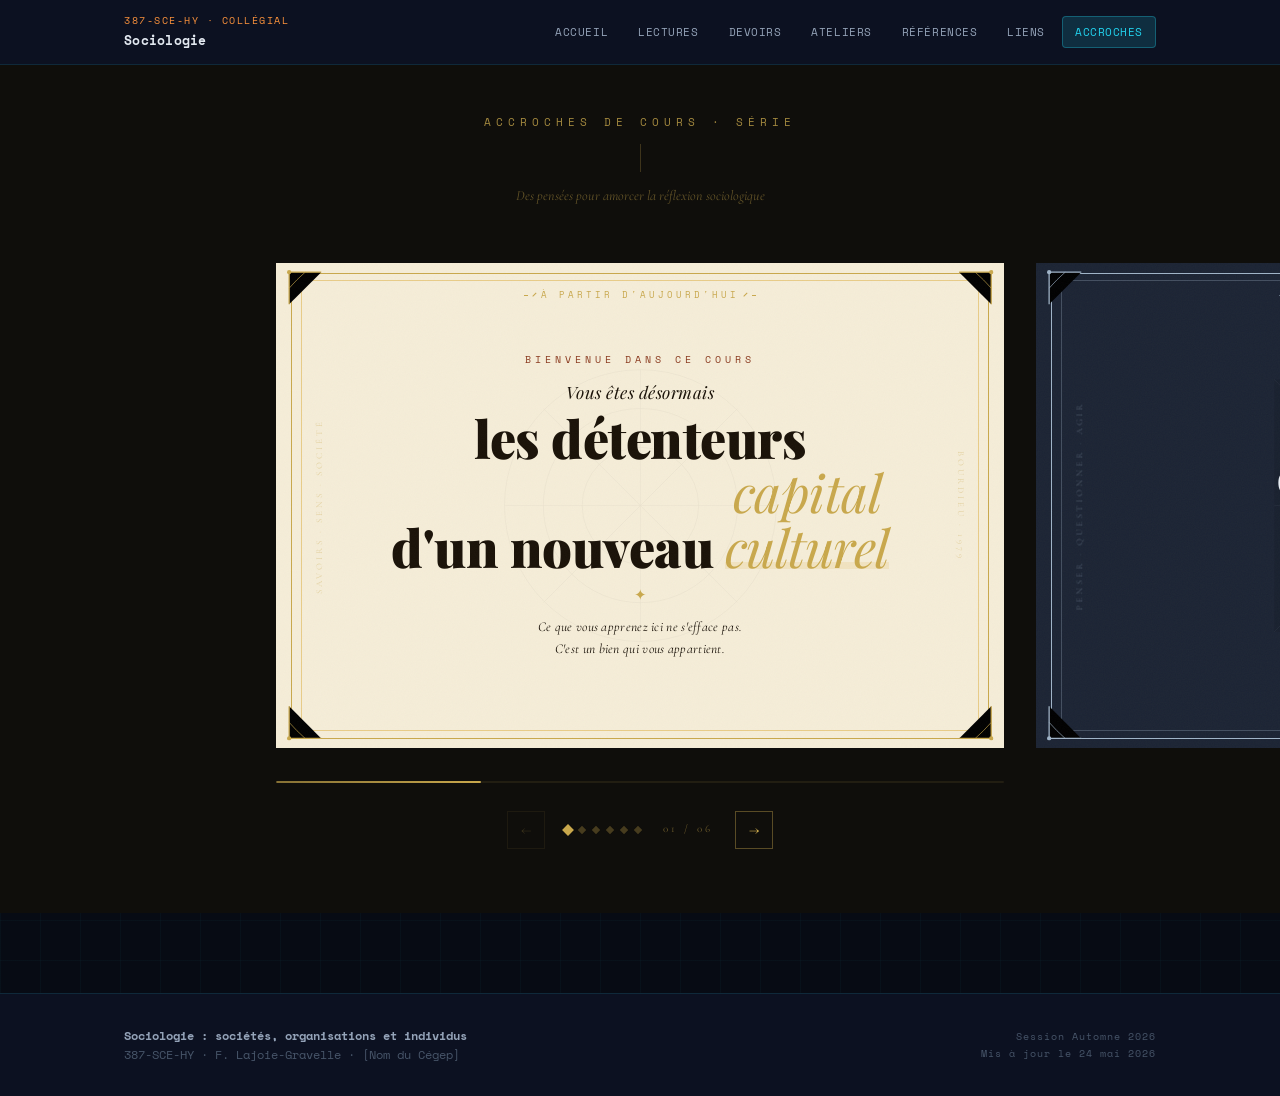
==== accroches.html @ 6bb4f77c "Ajouter les accroches de cours avec carousel auto-rotatif - Nouvelle page accroches.html avec les 6 " ====
<!DOCTYPE html>
<html lang="fr">
<head>
  <meta charset="UTF-8">
  <meta name="viewport" content="width=device-width, initial-scale=1.0">
  <title>Accroches · 387-SCE-HY</title>
  <link rel="preconnect" href="https://fonts.googleapis.com">
  <link rel="preconnect" href="https://fonts.gstatic.com" crossorigin>
  <link href="https://fonts.googleapis.com/css2?family=Space+Mono:ital,wght@0,400;0,700;1,400&family=Inter:wght@400;500;600;700&family=Playfair+Display:ital,wght@0,400;0,700;0,900;1,400;1,700&family=Cormorant+Garamond:ital,wght@0,300;0,400;0,600;1,300;1,400&display=swap" rel="stylesheet">
  <link rel="stylesheet" href="css/style.css">
  <style>
    /* ── CAROUSEL PAGE STYLES ── */
    .accroche-page {
      background: #0f0e0b;
      min-height: calc(100vh - 64px);
      display: flex;
      flex-direction: column;
      align-items: center;
      padding: 48px 20px 64px;
    }

    .accroche-header {
      text-align: center;
      margin-bottom: 40px;
      animation: accFadeIn 0.8s ease both;
    }
    .accroche-header h2 {
      font-family: 'Space Mono', monospace;
      font-size: 11px;
      font-weight: 400;
      letter-spacing: 5px;
      text-transform: uppercase;
      color: #c9a84c;
      opacity: 0.8;
      margin-bottom: 8px;
    }
    .accroche-header p {
      font-family: 'Cormorant Garamond', serif;
      font-size: 14px;
      font-style: italic;
      color: rgba(201,168,76,0.45);
    }
    .accroche-rule { width: 1px; height: 28px; background: #c9a84c; opacity: 0.25; margin: 12px auto; }

    .carousel-wrap {
      position: relative;
      width: 100%;
      max-width: 760px;
    }

    .acc-slides {
      display: flex;
      transition: transform 0.7s cubic-bezier(.77,0,.18,1);
      will-change: transform;
    }

    /* ── CARD ── */
    .acc-card {
      min-width: 100%;
      padding: 16px;
      display: flex;
      align-items: center;
      justify-content: center;
    }

    .acc-frame {
      position: relative;
      width: 100%;
      aspect-ratio: 3 / 2;
      display: flex;
      flex-direction: column;
      align-items: center;
      justify-content: center;
      overflow: hidden;
    }

    /* Grain */
    .acc-frame::before {
      content: '';
      position: absolute;
      inset: 0;
      background-image: url("data:image/svg+xml,%3Csvg viewBox='0 0 200 200' xmlns='http://www.w3.org/2000/svg'%3E%3Cfilter id='n'%3E%3CfeTurbulence type='fractalNoise' baseFrequency='0.75' numOctaves='4' stitchTiles='stitch'/%3E%3C/filter%3E%3Crect width='100%25' height='100%25' filter='url(%23n)' opacity='0.08'/%3E%3C/svg%3E");
      background-size: 180px;
      opacity: 0.4;
      z-index: 10;
      pointer-events: none;
    }

    .bord-out { position:absolute; inset:2%; border:1.5px solid; z-index:5; pointer-events:none; }
    .bord-in  { position:absolute; inset:3.5%; border:0.5px solid; z-index:5; pointer-events:none; }

    .acc-corner { position:absolute; width:5%; height:auto; aspect-ratio:1; z-index:6; }
    .acc-corner svg { width:100%; height:100%; }
    .c-tl { top:1.5%;  left:1.5%; }
    .c-tr { top:1.5%;  right:1.5%; transform:scaleX(-1); }
    .c-bl { bottom:1.5%; left:1.5%; transform:scaleY(-1); }
    .c-br { bottom:1.5%; right:1.5%; transform:scale(-1,-1); }

    .acc-side {
      position:absolute; left:5%; top:50%;
      transform:translateY(-50%) rotate(180deg);
      font-size:clamp(7px,1vw,9px); letter-spacing:3px;
      text-transform:uppercase; writing-mode:vertical-lr;
      opacity:0.4; z-index:7;
      font-family:'Cormorant Garamond',serif;
    }
    .acc-side-r { left:auto; right:5%; transform:translateY(-50%); }

    .acc-rule-top {
      position:absolute; top:5%; left:50%;
      transform:translateX(-50%);
      display:flex; align-items:center; gap:6px; z-index:7;
    }
    .rl { width:clamp(40px,8%,70px); height:0.5px; }
    .rd { width:5px; height:5px; transform:rotate(45deg); }
    .rt {
      font-size:clamp(7px,1vw,9px); letter-spacing:3px;
      text-transform:uppercase; white-space:nowrap;
      font-family:'Space Mono',monospace;
    }

    .bg-geo { position:absolute; inset:0; display:flex; align-items:center; justify-content:center; z-index:1; }
    .bg-geo svg { width:60%; height:60%; }

    .acc-content { position:relative; z-index:8; text-align:center; padding:0 12%; }
    .acc-eyebrow {
      font-size:clamp(8px,1.1vw,10px); letter-spacing:4px;
      text-transform:uppercase; margin-bottom:clamp(10px,2%,20px);
      font-family:'Space Mono',monospace;
    }
    .acc-pre  {
      font-family:'Playfair Display',serif;
      font-size:clamp(13px,2vw,17px);
      font-weight:400; font-style:italic;
      opacity:0.55; letter-spacing:0.5px; margin-bottom:4px;
    }
    .acc-main {
      font-family:'Playfair Display',serif;
      line-height:1.05; letter-spacing:-0.5px;
    }
    .sz-xl { font-size:clamp(28px,6.5vw,52px); font-weight:900; }
    .sz-lg { font-size:clamp(24px,5.5vw,44px); font-weight:900; }
    .sz-md { font-size:clamp(20px,4.5vw,38px); font-weight:900; }
    .italic-a { font-weight:400; font-style:italic; }

    .acc-divider { display:flex; align-items:center; justify-content:center; gap:10px; margin:clamp(8px,1.5%,16px) 0; }
    .dl { flex:1; height:0.5px; }
    .dl.l { background: linear-gradient(to right, transparent, currentColor); }
    .dl.r { background: linear-gradient(to left, transparent, currentColor); }
    .acc-orn { font-size:clamp(10px,1.8vw,15px); }
    .acc-sub {
      font-family:'Cormorant Garamond',serif;
      font-size:clamp(11px,1.6vw,13.5px);
      font-style:italic; opacity:0.5; letter-spacing:0.3px; line-height:1.65;
    }

    .hl { position:relative; display:inline-block; }
    .hl::after {
      content:''; position:absolute; bottom:5px; left:0;
      width:100%; height:clamp(4px,1vw,7px); opacity:0.3; z-index:-1;
    }

    /* ── THEMES ── */
    .t1 .acc-frame { background:#f5edd8; }
    .t1 .bord-out  { border-color:#c9a84c; }
    .t1 .bord-in   { border-color:#e8cc88; }
    .t1 .rl,.t1 .rd{ background:#c9a84c; }
    .t1 .rt,.t1 .acc-side,.t1 .acc-side-r { color:#c9a84c; }
    .t1 .acc-eyebrow { color:#8b3a1e; }
    .t1 .acc-pre,.t1 .acc-main { color:#1a1208; }
    .t1 .italic-a  { color:#c9a84c; }
    .t1 .hl::after { background:#e8cc88; }
    .t1 .dl,.t1 .acc-orn { color:#c9a84c; }
    .t1 .acc-sub   { color:#1a1208; }
    .t1 .bg-geo svg{ opacity:0.06; }
    .t1 .bg-geo path,.t1 .bg-geo circle,.t1 .bg-geo line,.t1 .bg-geo polygon { stroke:#1a1208; fill:none; }

    .t2 .acc-frame { background:#1c2434; }
    .t2 .bord-out  { border-color:#a0b4c8; }
    .t2 .bord-in   { border-color:rgba(160,180,200,0.3); }
    .t2 .rl,.t2 .rd{ background:#a0b4c8; }
    .t2 .rt,.t2 .acc-side,.t2 .acc-side-r { color:#a0b4c8; }
    .t2 .acc-eyebrow { color:#7fb3d3; }
    .t2 .acc-pre,.t2 .acc-main { color:#e8eef4; }
    .t2 .italic-a  { color:#7fb3d3; }
    .t2 .hl::after { background:#7fb3d3; }
    .t2 .dl,.t2 .acc-orn { color:#a0b4c8; }
    .t2 .acc-sub   { color:#e8eef4; }
    .t2 .bg-geo svg{ opacity:0.08; }
    .t2 .bg-geo path,.t2 .bg-geo circle,.t2 .bg-geo line,.t2 .bg-geo polygon { stroke:#e8eef4; fill:none; }

    .t3 .acc-frame { background:#2a0e14; }
    .t3 .bord-out  { border-color:#c8856a; }
    .t3 .bord-in   { border-color:rgba(200,133,106,0.3); }
    .t3 .rl,.t3 .rd{ background:#c8856a; }
    .t3 .rt,.t3 .acc-side,.t3 .acc-side-r { color:#c8856a; }
    .t3 .acc-eyebrow { color:#e8a98a; }
    .t3 .acc-pre,.t3 .acc-main { color:#f5e8df; }
    .t3 .italic-a  { color:#e8856a; }
    .t3 .hl::after { background:#c8856a; }
    .t3 .dl,.t3 .acc-orn { color:#c8856a; }
    .t3 .acc-sub   { color:#f5e8df; }
    .t3 .bg-geo svg{ opacity:0.07; }
    .t3 .bg-geo path,.t3 .bg-geo circle,.t3 .bg-geo line,.t3 .bg-geo polygon { stroke:#f5e8df; fill:none; }

    .t4 .acc-frame { background:#f0f3ec; }
    .t4 .bord-out  { border-color:#4a6741; }
    .t4 .bord-in   { border-color:rgba(74,103,65,0.3); }
    .t4 .rl,.t4 .rd{ background:#4a6741; }
    .t4 .rt,.t4 .acc-side,.t4 .acc-side-r { color:#4a6741; }
    .t4 .acc-eyebrow { color:#3a5432; }
    .t4 .acc-pre,.t4 .acc-main { color:#1c2818; }
    .t4 .italic-a  { color:#4a6741; }
    .t4 .hl::after { background:#a3c49a; }
    .t4 .dl,.t4 .acc-orn { color:#4a6741; }
    .t4 .acc-sub   { color:#1c2818; }
    .t4 .bg-geo svg{ opacity:0.07; }
    .t4 .bg-geo path,.t4 .bg-geo circle,.t4 .bg-geo line,.t4 .bg-geo polygon { stroke:#1c2818; fill:none; }

    .t5 .acc-frame { background:#0d0d0d; }
    .t5 .bord-out  { border-color:#e8e0d0; }
    .t5 .bord-in   { border-color:rgba(232,224,208,0.2); }
    .t5 .rl,.t5 .rd{ background:#e8e0d0; }
    .t5 .rt,.t5 .acc-side,.t5 .acc-side-r { color:#e8e0d0; }
    .t5 .acc-eyebrow { color:#d4c9b0; }
    .t5 .acc-pre,.t5 .acc-main { color:#f4f0e8; }
    .t5 .italic-a  { color:#d4c9b0; }
    .t5 .hl::after { background:rgba(212,201,176,0.3); }
    .t5 .dl,.t5 .acc-orn { color:#e8e0d0; }
    .t5 .acc-sub   { color:#f4f0e8; }
    .t5 .bg-geo svg{ opacity:0.07; }
    .t5 .bg-geo path,.t5 .bg-geo circle,.t5 .bg-geo line,.t5 .bg-geo polygon { stroke:#f4f0e8; fill:none; }

    .t6 .acc-frame { background:#f7f0e6; }
    .t6 .bord-out  { border-color:#b55e2a; }
    .t6 .bord-in   { border-color:rgba(181,94,42,0.3); }
    .t6 .rl,.t6 .rd{ background:#b55e2a; }
    .t6 .rt,.t6 .acc-side,.t6 .acc-side-r { color:#b55e2a; }
    .t6 .acc-eyebrow { color:#8b3a10; }
    .t6 .acc-pre,.t6 .acc-main { color:#2a1a0e; }
    .t6 .italic-a  { color:#b55e2a; }
    .t6 .hl::after { background:#e8b090; }
    .t6 .dl,.t6 .acc-orn { color:#b55e2a; }
    .t6 .acc-sub   { color:#2a1a0e; }
    .t6 .bg-geo svg{ opacity:0.06; }
    .t6 .bg-geo path,.t6 .bg-geo circle,.t6 .bg-geo line,.t6 .bg-geo polygon { stroke:#2a1a0e; fill:none; }

    /* ── NAV ── */
    .acc-nav {
      display:flex; align-items:center; gap:20px; margin-top:28px;
    }
    .acc-btn {
      width:38px; height:38px; border:1px solid rgba(201,168,76,0.4);
      background:transparent; color:#c9a84c; cursor:pointer;
      font-size:16px; display:flex; align-items:center; justify-content:center;
      transition:all 0.2s; font-family:'Cormorant Garamond',serif;
    }
    .acc-btn:hover { background:rgba(201,168,76,0.15); border-color:#c9a84c; }
    .acc-btn:disabled { opacity:0.2; cursor:default; }

    .acc-dots { display:flex; gap:8px; align-items:center; }
    .acc-dot {
      width:6px; height:6px; background:rgba(201,168,76,0.3);
      cursor:pointer; transition:all 0.3s; transform:rotate(45deg);
    }
    .acc-dot.active { background:#c9a84c; transform:rotate(45deg) scale(1.4); }

    .acc-counter {
      font-family:'Cormorant Garamond',serif;
      font-size:11px; letter-spacing:3px;
      color:rgba(201,168,76,0.5); min-width:54px; text-align:center;
    }

    /* Progress bar */
    .acc-progress {
      width: 100%;
      max-width: 760px;
      height: 2px;
      background: rgba(201,168,76,0.1);
      margin-top: 16px;
      border-radius: 1px;
      overflow: hidden;
    }
    .acc-progress-fill {
      height: 100%;
      background: linear-gradient(90deg, rgba(201,168,76,0.6), #c9a84c);
      border-radius: 1px;
      transition: width 0.1s linear;
      width: 0%;
    }

    /* Card entrance */
    .acc-card.entering .acc-content > * {
      animation: accSlideUp 0.65s cubic-bezier(.16,1,.3,1) both;
    }
    .acc-card.entering .acc-eyebrow { animation-delay:0.05s; }
    .acc-card.entering .acc-pre     { animation-delay:0.15s; }
    .acc-card.entering .acc-main    { animation-delay:0.25s; }
    .acc-card.entering .acc-divider { animation-delay:0.35s; }
    .acc-card.entering .acc-sub     { animation-delay:0.42s; }

    @keyframes accSlideUp {
      from { opacity:0; transform:translateY(14px); }
      to   { opacity:1; transform:translateY(0); }
    }
    @keyframes accFadeIn { from{opacity:0} to{opacity:1} }

    @media (max-width: 600px) {
      .acc-side,.acc-side-r { display:none; }
    }
  </style>
</head>
<body>

  <!-- HEADER -->
  <header class="site-header">
    <div class="header-inner">
      <div class="site-brand">
        <span class="code">387-SCE-HY · Collégial</span>
        <span class="name">Sociologie</span>
      </div>
      <nav class="site-nav">
        <a href="index.html">Accueil</a>
        <a href="lectures.html">Lectures</a>
        <a href="devoirs.html">Devoirs</a>
        <a href="ateliers.html">Ateliers</a>
        <a href="references.html">Références</a>
        <a href="liens.html">Liens</a>
        <a href="accroches.html" class="active">Accroches</a>
      </nav>
      <button class="nav-toggle" aria-label="Menu">
        <span></span><span></span><span></span>
      </button>
    </div>
  </header>

  <!-- CAROUSEL PAGE -->
  <div class="accroche-page">

    <div class="accroche-header">
      <h2>Accroches de cours · Série</h2>
      <div class="accroche-rule"></div>
      <p>Des pensées pour amorcer la réflexion sociologique</p>
    </div>

    <div class="carousel-wrap">
      <div class="acc-slides" id="acc-slides">

        <!-- SLIDE 1 -->
        <div class="acc-card t1 entering">
          <div class="acc-frame">
            <div class="bg-geo"><svg viewBox="0 0 300 300"><circle cx="150" cy="150" r="140" stroke-width="0.5"/><circle cx="150" cy="150" r="100" stroke-width="0.5"/><circle cx="150" cy="150" r="60" stroke-width="0.5"/><line x1="10" y1="150" x2="290" y2="150" stroke-width="0.5"/><line x1="150" y1="10" x2="150" y2="290" stroke-width="0.5"/><line x1="50" y1="50" x2="250" y2="250" stroke-width="0.5"/><line x1="250" y1="50" x2="50" y2="250" stroke-width="0.5"/></svg></div>
            <div class="bord-out"></div><div class="bord-in"></div>
            <div class="acc-corner c-tl"><svg viewBox="0 0 34 34"><path d="M2 32 L2 2 L32 2" stroke="#c9a84c" stroke-width="1.2"/><path d="M2 17 Q9 9 17 2" stroke="#c9a84c" stroke-width="0.6"/><circle cx="2" cy="2" r="2" fill="#c9a84c"/></svg></div>
            <div class="acc-corner c-tr"><svg viewBox="0 0 34 34"><path d="M2 32 L2 2 L32 2" stroke="#c9a84c" stroke-width="1.2"/><path d="M2 17 Q9 9 17 2" stroke="#c9a84c" stroke-width="0.6"/><circle cx="2" cy="2" r="2" fill="#c9a84c"/></svg></div>
            <div class="acc-corner c-bl"><svg viewBox="0 0 34 34"><path d="M2 32 L2 2 L32 2" stroke="#c9a84c" stroke-width="1.2"/><path d="M2 17 Q9 9 17 2" stroke="#c9a84c" stroke-width="0.6"/><circle cx="2" cy="2" r="2" fill="#c9a84c"/></svg></div>
            <div class="acc-corner c-br"><svg viewBox="0 0 34 34"><path d="M2 32 L2 2 L32 2" stroke="#c9a84c" stroke-width="1.2"/><path d="M2 17 Q9 9 17 2" stroke="#c9a84c" stroke-width="0.6"/><circle cx="2" cy="2" r="2" fill="#c9a84c"/></svg></div>
            <div class="acc-rule-top"><div class="rl" style="background:#c9a84c"></div><div class="rd" style="background:#c9a84c"></div><span class="rt" style="color:#c9a84c">À partir d'aujourd'hui</span><div class="rd" style="background:#c9a84c"></div><div class="rl" style="background:#c9a84c"></div></div>
            <div class="acc-side" style="color:#c9a84c">Savoirs · Sens · Société</div>
            <div class="acc-side acc-side-r" style="color:#c9a84c">Bourdieu · 1979</div>
            <div class="acc-content">
              <p class="acc-eyebrow">Bienvenue dans ce cours</p>
              <p class="acc-pre">Vous êtes désormais</p>
              <h2 class="acc-main sz-xl">les détenteurs<br>d'un nouveau <span class="italic-a hl">capital<br>culturel</span></h2>
              <div class="acc-divider"><div class="dl l"></div><span class="acc-orn">✦</span><div class="dl r"></div></div>
              <p class="acc-sub">Ce que vous apprenez ici ne s'efface pas.<br>C'est un bien qui vous appartient.</p>
            </div>
          </div>
        </div>

        <!-- SLIDE 2 -->
        <div class="acc-card t2">
          <div class="acc-frame">
            <div class="bg-geo"><svg viewBox="0 0 300 300"><rect x="20" y="20" width="260" height="260" stroke-width="0.5"/><rect x="60" y="60" width="180" height="180" stroke-width="0.5"/><rect x="100" y="100" width="100" height="100" stroke-width="0.5"/><line x1="20" y1="20" x2="280" y2="280" stroke-width="0.5"/><line x1="280" y1="20" x2="20" y2="280" stroke-width="0.5"/><line x1="150" y1="20" x2="150" y2="280" stroke-width="0.5"/><line x1="20" y1="150" x2="280" y2="150" stroke-width="0.5"/></svg></div>
            <div class="bord-out"></div><div class="bord-in"></div>
            <div class="acc-corner c-tl"><svg viewBox="0 0 34 34"><path d="M2 32 L2 2 L32 2" stroke="#a0b4c8" stroke-width="1.2"/><path d="M2 17 Q9 9 17 2" stroke="#a0b4c8" stroke-width="0.6"/><circle cx="2" cy="2" r="2" fill="#a0b4c8"/></svg></div>
            <div class="acc-corner c-tr"><svg viewBox="0 0 34 34"><path d="M2 32 L2 2 L32 2" stroke="#a0b4c8" stroke-width="1.2"/><path d="M2 17 Q9 9 17 2" stroke="#a0b4c8" stroke-width="0.6"/><circle cx="2" cy="2" r="2" fill="#a0b4c8"/></svg></div>
            <div class="acc-corner c-bl"><svg viewBox="0 0 34 34"><path d="M2 32 L2 2 L32 2" stroke="#a0b4c8" stroke-width="1.2"/><path d="M2 17 Q9 9 17 2" stroke="#a0b4c8" stroke-width="0.6"/><circle cx="2" cy="2" r="2" fill="#a0b4c8"/></svg></div>
            <div class="acc-corner c-br"><svg viewBox="0 0 34 34"><path d="M2 32 L2 2 L32 2" stroke="#a0b4c8" stroke-width="1.2"/><path d="M2 17 Q9 9 17 2" stroke="#a0b4c8" stroke-width="0.6"/><circle cx="2" cy="2" r="2" fill="#a0b4c8"/></svg></div>
            <div class="acc-rule-top"><div class="rl" style="background:#a0b4c8"></div><div class="rd" style="background:#a0b4c8"></div><span class="rt" style="color:#a0b4c8">Acte de résistance nº 1</span><div class="rd" style="background:#a0b4c8"></div><div class="rl" style="background:#a0b4c8"></div></div>
            <div class="acc-side" style="color:#a0b4c8">Penser · Questionner · Agir</div>
            <div class="acc-side acc-side-r" style="color:#a0b4c8">Freire · 1968</div>
            <div class="acc-content">
              <p class="acc-eyebrow" style="color:#7fb3d3">Méditez sur ça</p>
              <h2 class="acc-main sz-lg" style="color:#e8eef4">Réfléchir<br>est <span class="italic-a" style="color:#7fb3d3">résistance<br>sociale</span></h2>
              <div class="acc-divider"><div class="dl l" style="color:#a0b4c8"></div><span class="acc-orn" style="color:#a0b4c8">◈</span><div class="dl r" style="color:#a0b4c8"></div></div>
              <p class="acc-sub" style="color:#e8eef4">Chaque pensée critique est<br>un acte d'insoumission.</p>
            </div>
          </div>
        </div>

        <!-- SLIDE 3 -->
        <div class="acc-card t3">
          <div class="acc-frame">
            <div class="bg-geo"><svg viewBox="0 0 300 300"><polygon points="150,15 285,225 15,225" stroke-width="0.5"/><polygon points="150,60 250,210 50,210" stroke-width="0.5"/><polygon points="150,105 215,200 85,200" stroke-width="0.5"/><circle cx="150" cy="150" r="130" stroke-width="0.5"/><line x1="15" y1="225" x2="285" y2="225" stroke-width="0.5"/></svg></div>
            <div class="bord-out"></div><div class="bord-in"></div>
            <div class="acc-corner c-tl"><svg viewBox="0 0 34 34"><path d="M2 32 L2 2 L32 2" stroke="#c8856a" stroke-width="1.2"/><path d="M2 17 Q9 9 17 2" stroke="#c8856a" stroke-width="0.6"/><circle cx="2" cy="2" r="2" fill="#c8856a"/></svg></div>
            <div class="acc-corner c-tr"><svg viewBox="0 0 34 34"><path d="M2 32 L2 2 L32 2" stroke="#c8856a" stroke-width="1.2"/><path d="M2 17 Q9 9 17 2" stroke="#c8856a" stroke-width="0.6"/><circle cx="2" cy="2" r="2" fill="#c8856a"/></svg></div>
            <div class="acc-corner c-bl"><svg viewBox="0 0 34 34"><path d="M2 32 L2 2 L32 2" stroke="#c8856a" stroke-width="1.2"/><path d="M2 17 Q9 9 17 2" stroke="#c8856a" stroke-width="0.6"/><circle cx="2" cy="2" r="2" fill="#c8856a"/></svg></div>
            <div class="acc-corner c-br"><svg viewBox="0 0 34 34"><path d="M2 32 L2 2 L32 2" stroke="#c8856a" stroke-width="1.2"/><path d="M2 17 Q9 9 17 2" stroke="#c8856a" stroke-width="0.6"/><circle cx="2" cy="2" r="2" fill="#c8856a"/></svg></div>
            <div class="acc-rule-top"><div class="rl" style="background:#c8856a"></div><div class="rd" style="background:#c8856a"></div><span class="rt" style="color:#c8856a">Vérité du jour</span><div class="rd" style="background:#c8856a"></div><div class="rl" style="background:#c8856a"></div></div>
            <div class="acc-side" style="color:#c8856a">Langage · Pouvoir · Identité</div>
            <div class="acc-side acc-side-r" style="color:#c8856a">Foucault · 1969</div>
            <div class="acc-content">
              <p class="acc-eyebrow" style="color:#e8a98a">Une évidence qui dérange</p>
              <h2 class="acc-main sz-lg" style="color:#f5e8df">Nommer<br>le monde, c'est <span class="italic-a" style="color:#e8856a">déjà<br>le transformer</span></h2>
              <div class="acc-divider"><div class="dl l" style="color:#c8856a"></div><span class="acc-orn" style="color:#c8856a">❧</span><div class="dl r" style="color:#c8856a"></div></div>
              <p class="acc-sub" style="color:#f5e8df">Le vocabulaire que vous acquérez<br>est une forme de pouvoir.</p>
            </div>
          </div>
        </div>

        <!-- SLIDE 4 -->
        <div class="acc-card t4">
          <div class="acc-frame">
            <div class="bg-geo"><svg viewBox="0 0 300 300"><circle cx="150" cy="150" r="130" stroke-width="0.5"/><circle cx="150" cy="150" r="90" stroke-width="0.5"/><circle cx="150" cy="150" r="50" stroke-width="0.5"/><path d="M150 20 Q230 80 230 150 Q230 220 150 280 Q70 220 70 150 Q70 80 150 20Z" stroke-width="0.5"/><line x1="20" y1="150" x2="280" y2="150" stroke-width="0.5"/><line x1="150" y1="20" x2="150" y2="280" stroke-width="0.5"/></svg></div>
            <div class="bord-out"></div><div class="bord-in"></div>
            <div class="acc-corner c-tl"><svg viewBox="0 0 34 34"><path d="M2 32 L2 2 L32 2" stroke="#4a6741" stroke-width="1.2"/><path d="M2 17 Q9 9 17 2" stroke="#4a6741" stroke-width="0.6"/><circle cx="2" cy="2" r="2" fill="#4a6741"/></svg></div>
            <div class="acc-corner c-tr"><svg viewBox="0 0 34 34"><path d="M2 32 L2 2 L32 2" stroke="#4a6741" stroke-width="1.2"/><path d="M2 17 Q9 9 17 2" stroke="#4a6741" stroke-width="0.6"/><circle cx="2" cy="2" r="2" fill="#4a6741"/></svg></div>
            <div class="acc-corner c-bl"><svg viewBox="0 0 34 34"><path d="M2 32 L2 2 L32 2" stroke="#4a6741" stroke-width="1.2"/><path d="M2 17 Q9 9 17 2" stroke="#4a6741" stroke-width="0.6"/><circle cx="2" cy="2" r="2" fill="#4a6741"/></svg></div>
            <div class="acc-corner c-br"><svg viewBox="0 0 34 34"><path d="M2 32 L2 2 L32 2" stroke="#4a6741" stroke-width="1.2"/><path d="M2 17 Q9 9 17 2" stroke="#4a6741" stroke-width="0.6"/><circle cx="2" cy="2" r="2" fill="#4a6741"/></svg></div>
            <div class="acc-rule-top"><div class="rl" style="background:#4a6741"></div><div class="rd" style="background:#4a6741"></div><span class="rt" style="color:#4a6741">Ce que ce cours vous donne</span><div class="rd" style="background:#4a6741"></div><div class="rl" style="background:#4a6741"></div></div>
            <div class="acc-side" style="color:#4a6741">Comprendre · Décoder · Agir</div>
            <div class="acc-side acc-side-r" style="color:#4a6741">Sen · 1999</div>
            <div class="acc-content">
              <p class="acc-eyebrow" style="color:#3a5432">Rappel fondamental</p>
              <h2 class="acc-main sz-lg" style="color:#1c2818">Le savoir<br>ne se <span class="italic-a" style="color:#4a6741">possède</span> pas,<br>il se <span class="italic-a" style="color:#4a6741">pratique</span></h2>
              <div class="acc-divider"><div class="dl l" style="color:#4a6741"></div><span class="acc-orn" style="color:#4a6741">✿</span><div class="dl r" style="color:#4a6741"></div></div>
              <p class="acc-sub" style="color:#1c2818">Chaque cours est une pratique,<br>pas une accumulation.</p>
            </div>
          </div>
        </div>

        <!-- SLIDE 5 -->
        <div class="acc-card t5">
          <div class="acc-frame">
            <div class="bg-geo"><svg viewBox="0 0 300 300"><polygon points="150,10 290,290 10,290" stroke-width="0.5"/><polygon points="10,10 290,10 290,290 10,290" stroke-width="0.5"/><circle cx="150" cy="170" r="110" stroke-width="0.5"/><line x1="10" y1="10" x2="290" y2="290" stroke-width="0.5"/><line x1="290" y1="10" x2="10" y2="290" stroke-width="0.5"/></svg></div>
            <div class="bord-out"></div><div class="bord-in"></div>
            <div class="acc-corner c-tl"><svg viewBox="0 0 34 34"><path d="M2 32 L2 2 L32 2" stroke="#e8e0d0" stroke-width="1.2"/><path d="M2 17 Q9 9 17 2" stroke="#e8e0d0" stroke-width="0.6"/><circle cx="2" cy="2" r="2" fill="#e8e0d0"/></svg></div>
            <div class="acc-corner c-tr"><svg viewBox="0 0 34 34"><path d="M2 32 L2 2 L32 2" stroke="#e8e0d0" stroke-width="1.2"/><path d="M2 17 Q9 9 17 2" stroke="#e8e0d0" stroke-width="0.6"/><circle cx="2" cy="2" r="2" fill="#e8e0d0"/></svg></div>
            <div class="acc-corner c-bl"><svg viewBox="0 0 34 34"><path d="M2 32 L2 2 L32 2" stroke="#e8e0d0" stroke-width="1.2"/><path d="M2 17 Q9 9 17 2" stroke="#e8e0d0" stroke-width="0.6"/><circle cx="2" cy="2" r="2" fill="#e8e0d0"/></svg></div>
            <div class="acc-corner c-br"><svg viewBox="0 0 34 34"><path d="M2 32 L2 2 L32 2" stroke="#e8e0d0" stroke-width="1.2"/><path d="M2 17 Q9 9 17 2" stroke="#e8e0d0" stroke-width="0.6"/><circle cx="2" cy="2" r="2" fill="#e8e0d0"/></svg></div>
            <div class="acc-rule-top"><div class="rl" style="background:#e8e0d0"></div><div class="rd" style="background:#e8e0d0"></div><span class="rt" style="color:#e8e0d0">Réflexion du jour</span><div class="rd" style="background:#e8e0d0"></div><div class="rl" style="background:#e8e0d0"></div></div>
            <div class="acc-side" style="color:#e8e0d0">Doute · Rigueur · Liberté</div>
            <div class="acc-side acc-side-r" style="color:#e8e0d0">Arendt · 1958</div>
            <div class="acc-content">
              <p class="acc-eyebrow" style="color:#d4c9b0">Une question pour commencer</p>
              <h2 class="acc-main sz-lg" style="color:#f4f0e8">Toute<br><span class="italic-a" style="color:#d4c9b0">question</span><br>est un acte politique</h2>
              <div class="acc-divider"><div class="dl l" style="color:#e8e0d0"></div><span class="acc-orn" style="color:#e8e0d0">◆</span><div class="dl r" style="color:#e8e0d0"></div></div>
              <p class="acc-sub" style="color:#f4f0e8">Interroger, c'est refuser<br>l'ordre comme évidence.</p>
            </div>
          </div>
        </div>

        <!-- SLIDE 6 -->
        <div class="acc-card t6">
          <div class="acc-frame">
            <div class="bg-geo"><svg viewBox="0 0 300 300"><circle cx="80" cy="80" r="70" stroke-width="0.5"/><circle cx="220" cy="80" r="70" stroke-width="0.5"/><circle cx="150" cy="200" r="70" stroke-width="0.5"/><circle cx="150" cy="150" r="120" stroke-width="0.5"/></svg></div>
            <div class="bord-out"></div><div class="bord-in"></div>
            <div class="acc-corner c-tl"><svg viewBox="0 0 34 34"><path d="M2 32 L2 2 L32 2" stroke="#b55e2a" stroke-width="1.2"/><path d="M2 17 Q9 9 17 2" stroke="#b55e2a" stroke-width="0.6"/><circle cx="2" cy="2" r="2" fill="#b55e2a"/></svg></div>
            <div class="acc-corner c-tr"><svg viewBox="0 0 34 34"><path d="M2 32 L2 2 L32 2" stroke="#b55e2a" stroke-width="1.2"/><path d="M2 17 Q9 9 17 2" stroke="#b55e2a" stroke-width="0.6"/><circle cx="2" cy="2" r="2" fill="#b55e2a"/></svg></div>
            <div class="acc-corner c-bl"><svg viewBox="0 0 34 34"><path d="M2 32 L2 2 L32 2" stroke="#b55e2a" stroke-width="1.2"/><path d="M2 17 Q9 9 17 2" stroke="#b55e2a" stroke-width="0.6"/><circle cx="2" cy="2" r="2" fill="#b55e2a"/></svg></div>
            <div class="acc-corner c-br"><svg viewBox="0 0 34 34"><path d="M2 32 L2 2 L32 2" stroke="#b55e2a" stroke-width="1.2"/><path d="M2 17 Q9 9 17 2" stroke="#b55e2a" stroke-width="0.6"/><circle cx="2" cy="2" r="2" fill="#b55e2a"/></svg></div>
            <div class="acc-rule-top"><div class="rl" style="background:#b55e2a"></div><div class="rd" style="background:#b55e2a"></div><span class="rt" style="color:#b55e2a">Leçon essentielle</span><div class="rd" style="background:#b55e2a"></div><div class="rl" style="background:#b55e2a"></div></div>
            <div class="acc-side" style="color:#b55e2a">Comprendre · Changer · Construire</div>
            <div class="acc-side acc-side-r" style="color:#b55e2a">hooks · 1994</div>
            <div class="acc-content">
              <p class="acc-eyebrow" style="color:#8b3a10">À retenir pour toujours</p>
              <h2 class="acc-main sz-lg" style="color:#2a1a0e">Comprendre,<br>c'est <span class="italic-a" style="color:#b55e2a">déjà</span><br>commencer à changer</h2>
              <div class="acc-divider"><div class="dl l" style="color:#b55e2a"></div><span class="acc-orn" style="color:#b55e2a">✦</span><div class="dl r" style="color:#b55e2a"></div></div>
              <p class="acc-sub" style="color:#2a1a0e">La compréhension n'est jamais<br>un acte neutre.</p>
            </div>
          </div>
        </div>

      </div>
    </div>

    <!-- Barre de progression -->
    <div class="acc-progress" style="max-width:728px; width:calc(100% - 32px);">
      <div class="acc-progress-fill" id="acc-prog"></div>
    </div>

    <!-- Nav -->
    <div class="acc-nav">
      <button class="acc-btn" id="acc-prev" disabled>←</button>
      <div class="acc-dots" id="acc-dots"></div>
      <span class="acc-counter" id="acc-counter">01 / 06</span>
      <button class="acc-btn" id="acc-next">→</button>
    </div>

  </div>

  <!-- FOOTER -->
  <footer class="site-footer">
    <div class="footer-inner">
      <div class="left">
        <strong>Sociologie : sociétés, organisations et individus</strong><br>
        387-SCE-HY · F. Lajoie-Gravelle · [Nom du Cégep]
      </div>
      <div class="right">
        Session Automne 2026<br>
        Mis à jour le 24 mai 2026
      </div>
    </div>
  </footer>

  <script src="js/main.js"></script>
  <script>
    (function() {
      const slidesEl = document.getElementById('acc-slides');
      const allCards = document.querySelectorAll('.acc-card');
      const prevBtn  = document.getElementById('acc-prev');
      const nextBtn  = document.getElementById('acc-next');
      const dotsEl   = document.getElementById('acc-dots');
      const counter  = document.getElementById('acc-counter');
      const progBar  = document.getElementById('acc-prog');
      const total    = allCards.length;
      const INTERVAL = 7000;
      let cur = 0, timer, elapsed = 0, raf;

      for (let i = 0; i < total; i++) {
        const d = document.createElement('div');
        d.className = 'acc-dot' + (i === 0 ? ' active' : '');
        d.addEventListener('click', () => go(i, true));
        dotsEl.appendChild(d);
      }

      function go(idx, manual) {
        allCards[cur].classList.remove('entering');
        cur = idx;
        slidesEl.style.transform = `translateX(-${cur * 100}%)`;
        setTimeout(() => allCards[cur].classList.add('entering'), 50);
        prevBtn.disabled = cur === 0;
        nextBtn.disabled = cur === total - 1;
        document.querySelectorAll('.acc-dot').forEach((d,i) => d.classList.toggle('active', i === cur));
        counter.textContent = String(cur+1).padStart(2,'0') + ' / ' + String(total).padStart(2,'0');
        if (manual) resetTimer();
      }

      function resetTimer() {
        cancelAnimationFrame(raf);
        clearInterval(timer);
        elapsed = 0;
        progBar.style.transition = 'none';
        progBar.style.width = '0%';
        startProgress();
      }

      function startProgress() {
        let start = null;
        function frame(ts) {
          if (!start) start = ts;
          elapsed = ts - start;
          const pct = Math.min((elapsed / INTERVAL) * 100, 100);
          progBar.style.transition = 'none';
          progBar.style.width = pct + '%';
          if (elapsed < INTERVAL) { raf = requestAnimationFrame(frame); }
          else {
            const next = (cur + 1) % total;
            go(next, false);
            resetTimer();
          }
        }
        raf = requestAnimationFrame(frame);
      }

      prevBtn.addEventListener('click', () => { if (cur > 0) go(cur-1, true); });
      nextBtn.addEventListener('click', () => { if (cur < total-1) go(cur+1, true); });

      document.addEventListener('keydown', e => {
        if (e.key === 'ArrowRight') go((cur+1)%total, true);
        if (e.key === 'ArrowLeft')  go((cur-1+total)%total, true);
      });

      let tx = 0;
      slidesEl.addEventListener('touchstart', e => { tx = e.touches[0].clientX; }, {passive:true});
      slidesEl.addEventListener('touchend',   e => {
        const dx = e.changedTouches[0].clientX - tx;
        if (dx < -40) go((cur+1)%total, true);
        if (dx >  40) go((cur-1+total)%total, true);
      }, {passive:true});

      resetTimer();
    })();
  </script>
</body>
</html>
---- css/style.css ----
/* ============================================================
   VARIABLES
   ============================================================ */
:root {
  --bg:        #070b14;
  --bg-2:      #0c1121;
  --bg-3:      #111827;
  --bg-4:      #1a2235;
  --cyan:      #22d3ee;
  --cyan-dim:  rgba(34, 211, 238, 0.15);
  --cyan-mid:  rgba(34, 211, 238, 0.35);
  --orange:    #fb923c;
  --orange-dim:rgba(251, 146, 60, 0.15);
  --green:     #4ade80;
  --green-dim: rgba(74, 222, 128, 0.12);
  --red:       #f87171;
  --text:      #e2e8f0;
  --text-2:    #94a3b8;
  --text-3:    #475569;
  --border:    rgba(34, 211, 238, 0.12);
  --border-2:  rgba(34, 211, 238, 0.3);
  --font-mono: 'Space Mono', 'Courier New', monospace;
  --font-body: 'Inter', 'Helvetica Neue', sans-serif;
  --radius:    4px;
  --shadow:    0 4px 24px rgba(0, 0, 0, 0.5);
}

/* ============================================================
   RESET & BASE
   ============================================================ */
*, *::before, *::after { box-sizing: border-box; margin: 0; padding: 0; }

html { scroll-behavior: smooth; }

body {
  background: var(--bg);
  color: var(--text);
  font-family: var(--font-body);
  font-size: 16px;
  line-height: 1.7;
  min-height: 100vh;
  /* Subtle grid background */
  background-image:
    linear-gradient(rgba(34,211,238,0.03) 1px, transparent 1px),
    linear-gradient(90deg, rgba(34,211,238,0.03) 1px, transparent 1px);
  background-size: 40px 40px;
}

a { color: var(--cyan); text-decoration: none; transition: color 0.2s, opacity 0.2s; }
a:hover { color: #fff; opacity: 0.9; }

/* ============================================================
   LAYOUT
   ============================================================ */
.container {
  max-width: 1080px;
  margin: 0 auto;
  padding: 0 24px;
}

.grid-2 { display: grid; grid-template-columns: 1fr 1fr; gap: 20px; }
.grid-3 { display: grid; grid-template-columns: repeat(3, 1fr); gap: 20px; }
.grid-4 { display: grid; grid-template-columns: repeat(4, 1fr); gap: 20px; }

/* ============================================================
   SITE HEADER
   ============================================================ */
.site-header {
  background: var(--bg-2);
  border-bottom: 1px solid var(--border);
  position: sticky;
  top: 0;
  z-index: 100;
  backdrop-filter: blur(8px);
}

.header-inner {
  display: flex;
  align-items: center;
  justify-content: space-between;
  padding: 0 24px;
  max-width: 1080px;
  margin: 0 auto;
  height: 64px;
}

.site-brand {
  display: flex;
  flex-direction: column;
  gap: 0px;
}

.site-brand .code {
  font-family: var(--font-mono);
  font-size: 10px;
  color: var(--orange);
  letter-spacing: 0.15em;
  text-transform: uppercase;
}

.site-brand .name {
  font-family: var(--font-mono);
  font-size: 13px;
  color: var(--text);
  font-weight: 700;
  letter-spacing: 0.02em;
  white-space: nowrap;
}

.site-nav {
  display: flex;
  gap: 4px;
}

.site-nav a {
  font-family: var(--font-mono);
  font-size: 11px;
  color: var(--text-2);
  padding: 6px 12px;
  border: 1px solid transparent;
  border-radius: var(--radius);
  letter-spacing: 0.05em;
  text-transform: uppercase;
  transition: all 0.2s;
}

.site-nav a:hover {
  color: var(--cyan);
  border-color: var(--border);
  background: var(--cyan-dim);
}

.site-nav a.active {
  color: var(--cyan);
  border-color: var(--border-2);
  background: var(--cyan-dim);
}

.nav-toggle {
  display: none;
  flex-direction: column;
  gap: 5px;
  cursor: pointer;
  padding: 8px;
  background: none;
  border: none;
}

.nav-toggle span {
  width: 22px;
  height: 2px;
  background: var(--text-2);
  transition: all 0.3s;
}

/* ============================================================
   PAGE HERO
   ============================================================ */
.page-hero {
  padding: 64px 24px 48px;
  max-width: 1080px;
  margin: 0 auto;
}

.page-hero .label {
  font-family: var(--font-mono);
  font-size: 11px;
  color: var(--orange);
  letter-spacing: 0.2em;
  text-transform: uppercase;
  margin-bottom: 12px;
  display: flex;
  align-items: center;
  gap: 8px;
}

.page-hero .label::before {
  content: '//';
  opacity: 0.5;
}

.page-hero h1 {
  font-family: var(--font-mono);
  font-size: clamp(24px, 4vw, 38px);
  font-weight: 700;
  color: var(--text);
  line-height: 1.2;
  margin-bottom: 16px;
}

.page-hero h1 span { color: var(--cyan); }

.page-hero p {
  font-size: 16px;
  color: var(--text-2);
  max-width: 640px;
  line-height: 1.8;
}

.page-hero .divider {
  height: 1px;
  background: linear-gradient(90deg, var(--border-2), transparent);
  margin-top: 40px;
}

/* ============================================================
   SECTION HEADINGS
   ============================================================ */
.section { padding: 40px 24px; max-width: 1080px; margin: 0 auto; }

.section-label {
  font-family: var(--font-mono);
  font-size: 10px;
  letter-spacing: 0.2em;
  text-transform: uppercase;
  color: var(--orange);
  margin-bottom: 8px;
  display: flex;
  align-items: center;
  gap: 8px;
}

.section-label::before { content: '>_'; opacity: 0.6; }

.section-title {
  font-family: var(--font-mono);
  font-size: 20px;
  font-weight: 700;
  color: var(--text);
  margin-bottom: 6px;
  border-left: 3px solid var(--cyan);
  padding-left: 14px;
}

.section-subtitle {
  font-size: 14px;
  color: var(--text-2);
  padding-left: 17px;
  margin-bottom: 28px;
}

/* ============================================================
   CARDS
   ============================================================ */
.card {
  background: var(--bg-2);
  border: 1px solid var(--border);
  border-radius: var(--radius);
  padding: 24px;
  position: relative;
  transition: border-color 0.2s, box-shadow 0.2s;
}

.card::before {
  content: '';
  position: absolute;
  top: -1px; left: -1px;
  width: 16px; height: 16px;
  border-top: 2px solid var(--cyan);
  border-left: 2px solid var(--cyan);
  border-radius: var(--radius) 0 0 0;
  opacity: 0;
  transition: opacity 0.2s;
}

.card:hover::before { opacity: 1; }
.card:hover { border-color: var(--border-2); box-shadow: 0 0 0 1px var(--cyan-dim), var(--shadow); }

.card-tag {
  font-family: var(--font-mono);
  font-size: 10px;
  letter-spacing: 0.12em;
  text-transform: uppercase;
  color: var(--cyan);
  background: var(--cyan-dim);
  border: 1px solid var(--border);
  border-radius: 2px;
  padding: 2px 8px;
  display: inline-block;
  margin-bottom: 12px;
}

.card-tag.orange {
  color: var(--orange);
  background: var(--orange-dim);
  border-color: rgba(251,146,60,0.2);
}

.card-tag.green {
  color: var(--green);
  background: var(--green-dim);
  border-color: rgba(74,222,128,0.2);
}

.card h2 {
  font-family: var(--font-mono);
  font-size: 15px;
  font-weight: 700;
  color: var(--text);
  margin-bottom: 10px;
  line-height: 1.4;
}

.card h3 {
  font-size: 14px;
  font-weight: 600;
  color: var(--text);
  margin-bottom: 8px;
}

.card p, .card li {
  font-size: 14px;
  color: var(--text-2);
  line-height: 1.7;
}

.card ul { padding-left: 0; list-style: none; }
.card ul li { padding: 4px 0; border-bottom: 1px solid var(--border); }
.card ul li:last-child { border-bottom: none; }

.card ul li::before {
  content: '─ ';
  color: var(--cyan);
  opacity: 0.5;
  font-family: var(--font-mono);
}

/* ============================================================
   STAT CARDS (index page)
   ============================================================ */
.stat-card {
  background: var(--bg-2);
  border: 1px solid var(--border);
  border-radius: var(--radius);
  padding: 20px;
  text-align: center;
}

.stat-card .num {
  font-family: var(--font-mono);
  font-size: 32px;
  font-weight: 700;
  color: var(--cyan);
  display: block;
}

.stat-card .desc {
  font-size: 12px;
  color: var(--text-2);
  letter-spacing: 0.05em;
  margin-top: 4px;
}

/* ============================================================
   EVALUATION TABLE
   ============================================================ */
.eval-table {
  width: 100%;
  border-collapse: collapse;
  font-size: 14px;
  margin-top: 8px;
}

.eval-table th {
  font-family: var(--font-mono);
  font-size: 10px;
  letter-spacing: 0.1em;
  text-transform: uppercase;
  color: var(--text-3);
  padding: 8px 16px;
  text-align: left;
  border-bottom: 1px solid var(--border-2);
}

.eval-table td {
  padding: 12px 16px;
  border-bottom: 1px solid var(--border);
  color: var(--text-2);
  vertical-align: middle;
}

.eval-table tr:last-child td { border-bottom: none; }

.eval-table tr:hover td { background: var(--bg-3); }

.eval-table .pct {
  font-family: var(--font-mono);
  color: var(--cyan);
  font-weight: 700;
  font-size: 15px;
}

.eval-table .total td {
  font-weight: 700;
  color: var(--text);
  border-top: 1px solid var(--border-2);
}

.progress-bar {
  width: 100%;
  height: 4px;
  background: var(--bg-4);
  border-radius: 2px;
  margin-top: 6px;
  overflow: hidden;
}

.progress-bar .fill {
  height: 100%;
  background: linear-gradient(90deg, var(--cyan), var(--cyan) 60%, var(--cyan-mid));
  border-radius: 2px;
  transition: width 0.6s ease;
}

/* ============================================================
   MODULE / LECTURE ITEMS
   ============================================================ */
.module {
  margin-bottom: 40px;
}

.module-header {
  display: flex;
  align-items: center;
  gap: 16px;
  margin-bottom: 16px;
  padding-bottom: 12px;
  border-bottom: 1px solid var(--border-2);
}

.module-num {
  font-family: var(--font-mono);
  font-size: 11px;
  color: var(--cyan);
  background: var(--cyan-dim);
  border: 1px solid var(--border);
  border-radius: var(--radius);
  padding: 4px 10px;
  white-space: nowrap;
}

.module-title {
  font-family: var(--font-mono);
  font-size: 16px;
  font-weight: 700;
  color: var(--text);
}

.lecture-item {
  background: var(--bg-2);
  border: 1px solid var(--border);
  border-radius: var(--radius);
  padding: 16px 20px;
  margin-bottom: 8px;
  display: grid;
  grid-template-columns: 80px 1fr auto;
  align-items: start;
  gap: 16px;
  transition: border-color 0.2s;
}

.lecture-item:hover { border-color: var(--border-2); }

.lecture-date {
  font-family: var(--font-mono);
  font-size: 11px;
  color: var(--orange);
  background: var(--orange-dim);
  border: 1px solid rgba(251,146,60,0.2);
  border-radius: var(--radius);
  padding: 4px 8px;
  text-align: center;
  line-height: 1.4;
}

.lecture-date .day { font-size: 18px; font-weight: 700; display: block; }
.lecture-date .month { font-size: 9px; letter-spacing: 0.1em; text-transform: uppercase; }

.lecture-content h3 {
  font-size: 14px;
  font-weight: 600;
  color: var(--text);
  margin-bottom: 4px;
}

.lecture-content p {
  font-size: 13px;
  color: var(--text-2);
  margin-bottom: 6px;
}

.lecture-content .reading {
  font-size: 12px;
  color: var(--text-3);
  font-style: italic;
}

.lecture-content .reading::before {
  content: '📖 ';
  font-style: normal;
}

.lecture-status {
  font-family: var(--font-mono);
  font-size: 10px;
  letter-spacing: 0.05em;
  padding: 3px 8px;
  border-radius: 2px;
  white-space: nowrap;
  align-self: flex-start;
}

.status-past { color: var(--text-3); background: var(--bg-3); border: 1px solid var(--border); }
.status-current { color: var(--green); background: var(--green-dim); border: 1px solid rgba(74,222,128,0.2); }
.status-upcoming { color: var(--text-3); background: var(--bg-3); border: 1px solid var(--border); }

/* ============================================================
   DEVOIR ITEMS
   ============================================================ */
.devoir-card {
  background: var(--bg-2);
  border: 1px solid var(--border);
  border-radius: var(--radius);
  padding: 24px;
  margin-bottom: 16px;
  border-left: 3px solid var(--cyan);
  transition: border-color 0.2s;
}

.devoir-card.orange { border-left-color: var(--orange); }
.devoir-card.green  { border-left-color: var(--green); }

.devoir-header {
  display: flex;
  justify-content: space-between;
  align-items: flex-start;
  margin-bottom: 12px;
  gap: 16px;
}

.devoir-title {
  font-family: var(--font-mono);
  font-size: 15px;
  font-weight: 700;
  color: var(--text);
}

.devoir-meta {
  display: flex;
  gap: 8px;
  align-items: center;
  flex-shrink: 0;
}

.badge {
  font-family: var(--font-mono);
  font-size: 10px;
  letter-spacing: 0.08em;
  padding: 3px 10px;
  border-radius: 2px;
  border: 1px solid;
}

.badge-cyan  { color: var(--cyan);   border-color: var(--border-2);               background: var(--cyan-dim);   }
.badge-orange{ color: var(--orange); border-color: rgba(251,146,60,0.3);           background: var(--orange-dim); }
.badge-green { color: var(--green);  border-color: rgba(74,222,128,0.3);           background: var(--green-dim);  }
.badge-red   { color: var(--red);    border-color: rgba(248,113,113,0.3);          background: rgba(248,113,113,0.1); }

.devoir-body { font-size: 14px; color: var(--text-2); line-height: 1.8; }

.devoir-body ul { list-style: none; padding: 0; margin: 10px 0; }
.devoir-body ul li { padding: 3px 0; padding-left: 14px; position: relative; }
.devoir-body ul li::before {
  content: '▸';
  position: absolute; left: 0;
  color: var(--cyan);
  font-size: 12px;
}

.devoir-footer {
  margin-top: 16px;
  padding-top: 12px;
  border-top: 1px solid var(--border);
  display: flex;
  justify-content: space-between;
  align-items: center;
  font-size: 13px;
  color: var(--text-3);
  font-family: var(--font-mono);
}

.devoir-footer .due {
  color: var(--orange);
  font-size: 12px;
}

/* ============================================================
   REFERENCES
   ============================================================ */
.ref-item {
  padding: 14px 0;
  border-bottom: 1px solid var(--border);
  font-size: 14px;
  color: var(--text-2);
  line-height: 1.7;
}

.ref-item:last-child { border-bottom: none; }

.ref-item .authors {
  color: var(--text);
  font-weight: 600;
}

.ref-item .year {
  font-family: var(--font-mono);
  color: var(--cyan);
  font-size: 13px;
  margin: 0 4px;
}

.ref-item .title { font-style: italic; }

.ref-item .journal {
  font-style: italic;
  color: var(--text-3);
}

.ref-item .tags { margin-top: 6px; display: flex; gap: 6px; flex-wrap: wrap; }

.ref-tag {
  font-family: var(--font-mono);
  font-size: 10px;
  color: var(--text-3);
  background: var(--bg-3);
  border: 1px solid var(--border);
  border-radius: 2px;
  padding: 1px 7px;
}

.ref-note {
  font-size: 12.5px;
  color: var(--text-3);
  font-style: italic;
  margin-top: 5px;
  line-height: 1.55;
  padding-left: 1px;
}

.badge-fondateur { color: #fbbf24; background: rgba(251,191,36,0.1);  border: 1px solid rgba(251,191,36,0.3); }
.badge-accessible { color: var(--green); background: var(--green-dim); border: 1px solid rgba(74,222,128,0.3); }
.badge-classique  { color: #a78bfa;     background: rgba(167,139,250,0.1); border: 1px solid rgba(167,139,250,0.3); }

/* ============================================================
   LIEN ITEMS
   ============================================================ */
.link-card {
  background: var(--bg-2);
  border: 1px solid var(--border);
  border-radius: var(--radius);
  padding: 16px 20px;
  margin-bottom: 8px;
  display: flex;
  align-items: flex-start;
  gap: 16px;
  transition: border-color 0.2s, background 0.2s;
  text-decoration: none;
}

.link-card:hover {
  border-color: var(--border-2);
  background: var(--bg-3);
  color: inherit;
}

.link-card .icon {
  font-size: 20px;
  flex-shrink: 0;
  margin-top: 2px;
}

.link-card-body h3 {
  font-size: 14px;
  font-weight: 600;
  color: var(--text);
  margin-bottom: 3px;
}

.link-card-body p {
  font-size: 13px;
  color: var(--text-2);
  line-height: 1.5;
}

.link-card-body .url {
  font-family: var(--font-mono);
  font-size: 11px;
  color: var(--cyan);
  margin-top: 4px;
  opacity: 0.7;
}

/* ============================================================
   ATELIER ITEMS
   ============================================================ */
.atelier-card {
  background: var(--bg-2);
  border: 1px solid var(--border);
  border-radius: var(--radius);
  padding: 24px;
  margin-bottom: 16px;
}

.atelier-card .header {
  display: flex;
  align-items: center;
  gap: 12px;
  margin-bottom: 14px;
}

.atelier-num {
  font-family: var(--font-mono);
  font-size: 22px;
  font-weight: 700;
  color: var(--cyan);
  min-width: 36px;
}

.atelier-card h2 {
  font-family: var(--font-mono);
  font-size: 14px;
  font-weight: 700;
  color: var(--text);
  line-height: 1.3;
}

.atelier-card .desc {
  font-size: 14px;
  color: var(--text-2);
  line-height: 1.8;
  margin-bottom: 14px;
}

.atelier-card .objectifs {
  background: var(--bg-3);
  border-left: 2px solid var(--cyan);
  padding: 12px 16px;
  border-radius: 0 var(--radius) var(--radius) 0;
  font-size: 13px;
  color: var(--text-2);
}

.atelier-card .objectifs strong {
  font-family: var(--font-mono);
  font-size: 10px;
  letter-spacing: 0.1em;
  text-transform: uppercase;
  color: var(--cyan);
  display: block;
  margin-bottom: 6px;
}

.atelier-card .objectifs ul { list-style: none; padding: 0; }
.atelier-card .objectifs ul li { padding: 2px 0; padding-left: 14px; position: relative; }
.atelier-card .objectifs ul li::before {
  content: '◦';
  position: absolute; left: 0;
  color: var(--cyan); opacity: 0.6;
}

.atelier-footer {
  margin-top: 14px;
  padding-top: 12px;
  border-top: 1px solid var(--border);
  display: flex;
  gap: 12px;
  font-family: var(--font-mono);
  font-size: 11px;
  color: var(--text-3);
  flex-wrap: wrap;
}

.atelier-footer span { display: flex; align-items: center; gap: 6px; }

/* ============================================================
   FOOTER
   ============================================================ */
.site-footer {
  margin-top: 80px;
  border-top: 1px solid var(--border);
  background: var(--bg-2);
}

.footer-inner {
  max-width: 1080px;
  margin: 0 auto;
  padding: 32px 24px;
  display: flex;
  justify-content: space-between;
  align-items: center;
  gap: 16px;
  flex-wrap: wrap;
}

.footer-inner .left {
  font-family: var(--font-mono);
  font-size: 12px;
  color: var(--text-3);
  line-height: 1.6;
}

.footer-inner .left strong { color: var(--text-2); }

.footer-inner .right {
  font-family: var(--font-mono);
  font-size: 10px;
  color: var(--text-3);
  letter-spacing: 0.1em;
  text-align: right;
}

/* ============================================================
   UTILITIES
   ============================================================ */
.text-cyan   { color: var(--cyan); }
.text-orange { color: var(--orange); }
.text-green  { color: var(--green); }
.text-muted  { color: var(--text-2); }
.mono        { font-family: var(--font-mono); }
.mb-0  { margin-bottom: 0; }
.mb-8  { margin-bottom: 8px; }
.mb-16 { margin-bottom: 16px; }
.mb-24 { margin-bottom: 24px; }
.mb-32 { margin-bottom: 32px; }
.mt-8  { margin-top: 8px; }
.mt-16 { margin-top: 16px; }
.mt-24 { margin-top: 24px; }

.info-box {
  background: var(--cyan-dim);
  border: 1px solid var(--border-2);
  border-radius: var(--radius);
  padding: 14px 18px;
  font-size: 14px;
  color: var(--text-2);
  display: flex;
  gap: 10px;
  align-items: flex-start;
}

.info-box .icon { flex-shrink: 0; color: var(--cyan); }

.warn-box {
  background: var(--orange-dim);
  border: 1px solid rgba(251,146,60,0.3);
  border-radius: var(--radius);
  padding: 14px 18px;
  font-size: 14px;
  color: var(--text-2);
  display: flex;
  gap: 10px;
  align-items: flex-start;
}

/* ============================================================
   RESPONSIVE
   ============================================================ */
@media (max-width: 768px) {
  .header-inner { padding: 0 16px; }

  .site-nav {
    display: none;
    flex-direction: column;
    position: absolute;
    top: 64px; left: 0; right: 0;
    background: var(--bg-2);
    border-bottom: 1px solid var(--border);
    padding: 12px 16px;
    gap: 4px;
  }

  .site-nav.open { display: flex; }
  .site-nav a { display: block; }
  .nav-toggle { display: flex; }

  .page-hero { padding: 40px 16px 32px; }
  .section { padding: 24px 16px; }
  .container { padding: 0 16px; }

  .grid-2, .grid-3, .grid-4 { grid-template-columns: 1fr; }

  .lecture-item { grid-template-columns: 1fr; }
  .lecture-date { display: flex; gap: 8px; align-items: center; text-align: left; }
  .lecture-date .day { font-size: 15px; }

  .devoir-header { flex-direction: column; }
  .devoir-meta { flex-wrap: wrap; }

  .footer-inner { flex-direction: column; text-align: center; }
  .footer-inner .right { text-align: center; }
}
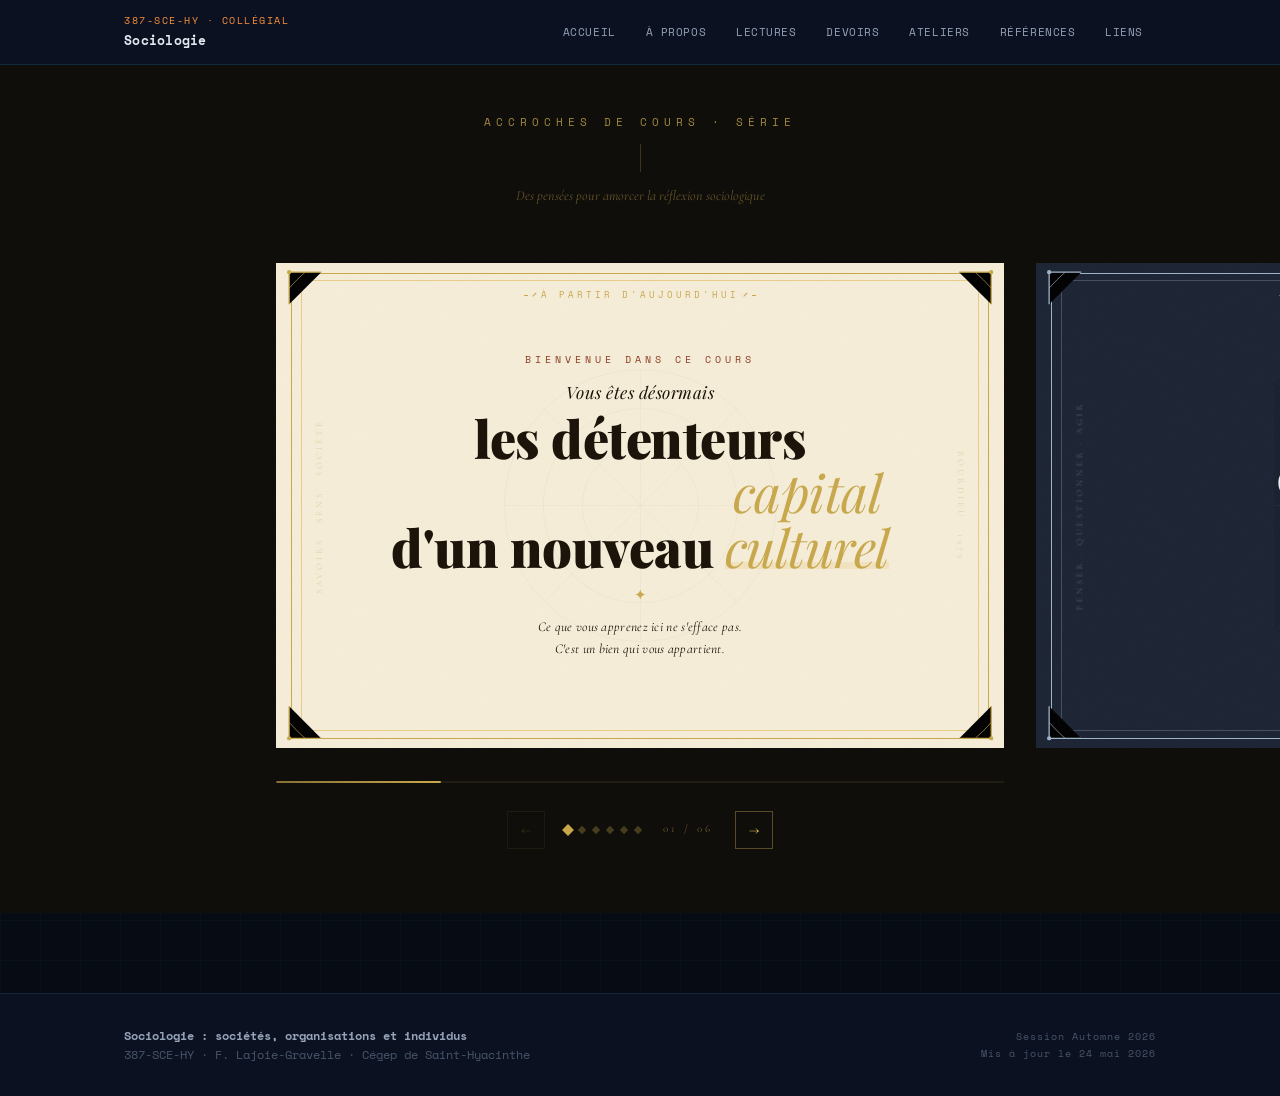
==== commit d95f3204: "Refonte page d'accueil + création page À propos + mises à jour globales - Nouvelle page d'accueil : " ====
--- a/accroches.html
+++ b/accroches.html
@@ -321,12 +321,12 @@
       </div>
       <nav class="site-nav">
         <a href="index.html">Accueil</a>
+        <a href="apropos.html">À propos</a>
         <a href="lectures.html">Lectures</a>
         <a href="devoirs.html">Devoirs</a>
         <a href="ateliers.html">Ateliers</a>
         <a href="references.html">Références</a>
         <a href="liens.html">Liens</a>
-        <a href="accroches.html" class="active">Accroches</a>
       </nav>
       <button class="nav-toggle" aria-label="Menu">
         <span></span><span></span><span></span>
@@ -496,7 +496,7 @@
     <div class="footer-inner">
       <div class="left">
         <strong>Sociologie : sociétés, organisations et individus</strong><br>
-        387-SCE-HY · F. Lajoie-Gravelle · [Nom du Cégep]
+        387-SCE-HY · F. Lajoie-Gravelle · Cégep de Saint-Hyacinthe
       </div>
       <div class="right">
         Session Automne 2026<br>
